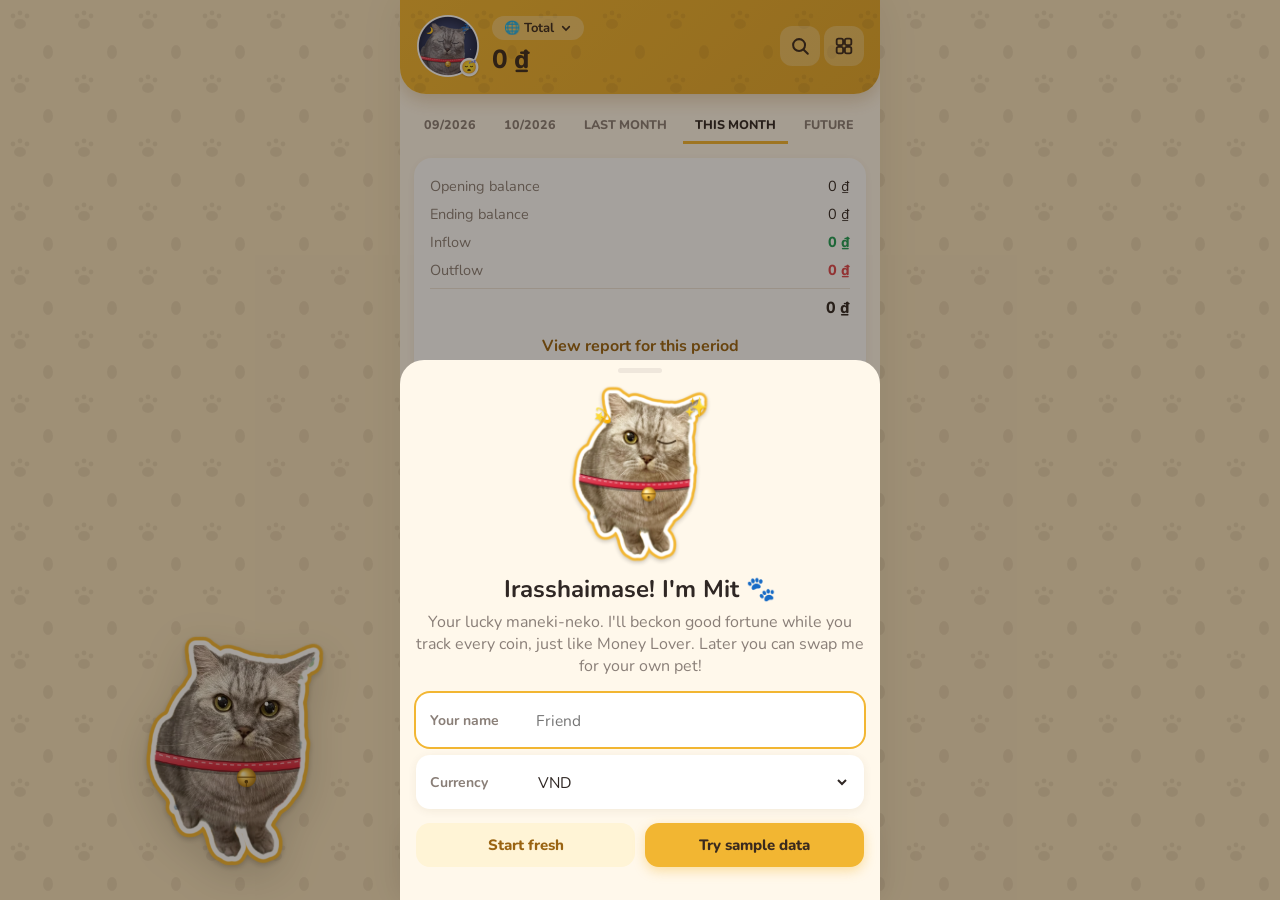
==== index.html @ ba68919b "Maneki-Neko: lucky-cat personal finance PWA starring Mit Money Lover-style finance app (transactions" ====
<!doctype html>
<html lang="en">
<head>
  <meta charset="utf-8">
  <meta name="viewport" content="width=device-width, initial-scale=1, viewport-fit=cover">
  <meta name="theme-color" content="#F2B632">
  <meta name="description" content="Maneki-Neko: a lucky-cat personal finance app starring Mit.">
  <title>Maneki Mit · Personal Finance</title>
  <link id="favicon" rel="icon" href="ava/favicon-real.png">
  <link rel="apple-touch-icon" href="ava/apple-touch-icon.png">
  <link rel="manifest" href="manifest.webmanifest">
  <meta name="apple-mobile-web-app-capable" content="yes">
  <meta name="mobile-web-app-capable" content="yes">
  <meta name="apple-mobile-web-app-status-bar-style" content="default">
  <meta name="apple-mobile-web-app-title" content="Maneki Mit">
  <link rel="preconnect" href="https://fonts.googleapis.com">
  <link rel="preconnect" href="https://fonts.gstatic.com" crossorigin>
  <link href="https://fonts.googleapis.com/css2?family=Nunito:wght@400;600;700;800;900&display=swap" rel="stylesheet">
  <link rel="stylesheet" href="css/style.css">
</head>
<body>
  <div id="side-mascot" aria-hidden="true"></div>

  <div id="app">
    <header id="topbar"></header>
    <main id="view" aria-live="polite"></main>

    <nav id="tabbar" aria-label="Main">
      <button data-view="tx" class="active">
        <svg viewBox="0 0 24 24"><g fill="none" stroke="currentColor" stroke-width="2" stroke-linecap="round"><rect x="3.5" y="5" width="17" height="14" rx="3"/><path d="M3.5 9.5h17M7 14h4"/></g></svg>
        Transactions
      </button>
      <button data-view="report">
        <svg viewBox="0 0 24 24"><g fill="none" stroke="currentColor" stroke-width="2" stroke-linecap="round"><path d="M12 3.5a8.5 8.5 0 1 0 8.5 8.5H12z"/><path d="M15 3.8A8.5 8.5 0 0 1 20.2 9H15z"/></g></svg>
        Report
      </button>
      <button class="fab" data-action="add" aria-label="Add transaction">
        <svg viewBox="0 0 24 24"><path d="M12 5v14M5 12h14" stroke="currentColor" stroke-width="3" stroke-linecap="round"/></svg>
      </button>
      <button data-view="budget">
        <svg viewBox="0 0 24 24"><g fill="none" stroke="currentColor" stroke-width="2" stroke-linecap="round"><ellipse cx="12" cy="12" rx="6.5" ry="8.5"/><ellipse cx="12" cy="12" rx="3.8" ry="5.6" opacity=".6"/></g></svg>
        Budgets
      </button>
      <button data-view="account">
        <svg viewBox="0 0 24 24"><g fill="none" stroke="currentColor" stroke-width="2" stroke-linejoin="round"><path d="M5 20c0-4 3-6.5 7-6.5s7 2.5 7 6.5"/><path d="M7.5 5.5L8.5 2.8 10.6 5a6 6 0 0 1 2.8 0l2.1-2.2 1 2.7A4.8 4.8 0 1 1 7.5 5.5z" transform="translate(0 2)"/></g></svg>
        Account
      </button>
    </nav>
  </div>

  <div id="sheets"></div>
  <div id="toast" role="status" aria-live="polite"></div>

  <script src="js/neko.js"></script>
  <script src="js/store.js"></script>
  <script src="js/charts.js"></script>
  <script src="js/mit-real.js"></script>
  <script src="js/avatar.js"></script>
  <script src="js/petstudio.js"></script>
  <script src="js/app.js"></script>
  <script>
    // offline support when served over http(s) (not needed when opened from disk)
    if ('serviceWorker' in navigator && location.protocol.startsWith('http')) navigator.serviceWorker.register('sw.js');
  </script>
</body>
</html>
---- css/style.css ----
/* Maneki-Neko — theme variables are overwritten at runtime by the active mascot */
:root {
  --primary: #F2B632;
  --primary-dark: #9A6412;
  --primary-soft: #FFEFC4;
  --on-primary: #3A2A1E;
  --bg: #FFF8EB;
  --accent: #D7263D;
  --fur: #A9A6A3;
  --fur-light: #E7E3DD;
  --pattern: none;

  --surface: #FFFFFF;
  --text: #2F2724;
  --muted: #8A7F78;
  --line: #EFE7DC;
  --income: #1E9E57;
  --expense: #E0484F;
  --radius: 18px;
  --shadow: 0 2px 10px rgba(80, 50, 20, 0.07);
  --tabbar-h: 68px;
  color-scheme: light;
}

* { box-sizing: border-box; }
html, body { margin: 0; }
body {
  font-family: "Nunito", "Hiragino Maru Gothic ProN", "SF Pro Rounded", system-ui, -apple-system, "Segoe UI", sans-serif;
  color: var(--text);
  background: color-mix(in srgb, var(--primary) 22%, #F4EEE6);
  background-image: var(--pattern);
  min-height: 100vh;
  -webkit-font-smoothing: antialiased;
}
button, input, select { font: inherit; color: inherit; }
button { cursor: pointer; }
img, svg { max-width: 100%; }

#app {
  position: relative;
  max-width: 480px;
  min-height: 100vh;
  margin: 0 auto;
  background: var(--bg);
  padding-bottom: calc(var(--tabbar-h) + 24px + env(safe-area-inset-bottom, 0px));
  box-shadow: 0 0 40px rgba(0, 0, 0, 0.08);
  overflow-x: clip;
}

/* ---------- header ---------- */
#topbar {
  position: sticky;
  top: 0;
  z-index: 20;
  display: flex;
  align-items: center;
  gap: 12px;
  padding: calc(14px + env(safe-area-inset-top, 0px)) 16px 16px;
  background: linear-gradient(135deg, var(--primary), color-mix(in srgb, var(--primary) 82%, var(--primary-dark)));
  background-image: var(--pattern), linear-gradient(135deg, var(--primary), color-mix(in srgb, var(--primary) 82%, var(--primary-dark)));
  color: var(--on-primary);
  border-radius: 0 0 26px 26px;
  box-shadow: 0 6px 18px color-mix(in srgb, var(--primary-dark) 25%, transparent);
}
.hdr-mascot {
  flex: none;
  width: 58px; height: 58px;
  padding: 0;
  border: 3px solid rgba(255, 255, 255, 0.85);
  border-radius: 50%;
  background: var(--primary-soft);
  overflow: hidden;
  display: grid; place-items: center;
}
.hdr-mascot svg { width: 100%; height: 100%; }
.hdr-mascot.bounce { animation: bounce 0.6s; }
.sticker-img { width: 100%; height: 100%; object-fit: cover; }
.hdr-main { flex: 1; min-width: 0; }
.wallet-pick {
  display: inline-flex; align-items: center; gap: 4px;
  border: 0; background: rgba(255, 255, 255, 0.28);
  border-radius: 999px; padding: 3px 10px 3px 12px;
  font-size: 13px; font-weight: 700;
}
.hdr-balance { font-size: 26px; font-weight: 800; letter-spacing: -0.5px; margin-top: 2px; white-space: nowrap; overflow: hidden; text-overflow: ellipsis; }
.hdr-kicker { font-size: 12px; font-weight: 700; opacity: 0.75; text-transform: uppercase; letter-spacing: 1px; }
.hdr-title { margin: 0; font-size: 26px; font-weight: 800; }
.hdr-actions { display: flex; gap: 4px; }
.icon-btn {
  width: 40px; height: 40px; border: 0; border-radius: 12px;
  background: rgba(255, 255, 255, 0.25); display: grid; place-items: center;
}
.icon-btn:hover { background: rgba(255, 255, 255, 0.4); }

.bubble {
  position: absolute; left: 16px; top: calc(100% - 6px);
  max-width: 300px;
  background: #fff; color: var(--text);
  padding: 10px 14px; border-radius: 16px;
  box-shadow: 0 8px 24px rgba(0, 0, 0, 0.14);
  font-size: 14px; font-weight: 600;
  opacity: 0; transform: translateY(-6px) scale(0.96); pointer-events: none;
  transition: 0.2s;
}
.bubble::before {
  content: ""; position: absolute; left: 22px; top: -7px;
  border: 8px solid transparent; border-top: 0; border-bottom-color: #fff;
}
.bubble.show { opacity: 1; transform: none; }

/* ---------- layout ---------- */
#view { padding: 12px 14px 0; }
.card {
  display: block; width: 100%;
  background: var(--surface);
  border-radius: var(--radius);
  box-shadow: var(--shadow);
  padding: 14px 16px;
  margin-bottom: 12px;
  border: 0; text-align: left;
}
.card-title { margin: 0 0 8px; font-size: 15px; font-weight: 800; }
.section-title { margin: 20px 4px 8px; font-size: 13px; font-weight: 800; color: var(--muted); text-transform: uppercase; letter-spacing: 0.8px; }
.muted { color: var(--muted); }
.small { font-size: 13px; }
.pad { padding: 0 4px; }
.grow { flex: 1; min-width: 0; text-align: left; }
.amt { font-weight: 800; white-space: nowrap; font-variant-numeric: tabular-nums; }
.amt.in, .in { color: var(--income); }
.amt.out, .out { color: var(--expense); }

.month-tabs {
  display: flex; gap: 4px; overflow-x: auto; scrollbar-width: none;
  margin: 0 -14px 12px; padding: 2px 14px;
  scroll-snap-type: x proximity;
}
.month-tabs::-webkit-scrollbar { display: none; }
.month-tabs button {
  flex: none; border: 0; background: none; padding: 8px 12px;
  font-size: 12.5px; font-weight: 800; color: var(--muted);
  border-bottom: 3px solid transparent; scroll-snap-align: center;
}
.month-tabs button.active { color: var(--text); border-bottom-color: var(--primary); }

.summary .row { display: flex; justify-content: space-between; padding: 4px 0; font-size: 14.5px; }
.summary .row span:first-child { color: var(--muted); }
.summary .row.total { border-top: 1px solid var(--line); margin-top: 4px; padding-top: 8px; font-weight: 800; font-size: 16px; }
.link { border: 0; background: none; color: var(--primary-dark); font-weight: 700; padding: 6px 0; }
.link.center { display: block; margin: 6px auto 0; }
.link.strong { font-weight: 800; }

/* transactions */
.day { padding: 0; overflow: hidden; }
.day-hd { display: flex; align-items: center; gap: 10px; padding: 12px 16px; border-bottom: 1px solid var(--line); }
.day-num { font-size: 32px; font-weight: 800; line-height: 1; min-width: 40px; }
.day-meta { flex: 1; display: flex; flex-direction: column; line-height: 1.2; min-width: 0; }
.day-meta b { font-size: 14px; }
.day-meta small { color: var(--muted); font-size: 12px; }
.day-total { font-weight: 800; white-space: nowrap; }
.tx {
  display: flex; align-items: center; gap: 12px; width: 100%;
  padding: 10px 16px; border: 0; background: none; text-align: left;
}
.tx + .tx { border-top: 1px solid color-mix(in srgb, var(--line) 60%, transparent); }
.tx:hover { background: color-mix(in srgb, var(--primary-soft) 45%, transparent); }
.tx-body { flex: 1; min-width: 0; display: flex; flex-direction: column; }
.tx-cat { font-weight: 700; font-size: 14.5px; }
.tx-note { color: var(--muted); font-size: 12.5px; white-space: nowrap; overflow: hidden; text-overflow: ellipsis; }
.cat-icon {
  flex: none; width: 40px; height: 40px; border-radius: 50%;
  display: grid; place-items: center; font-size: 20px;
  background: color-mix(in srgb, var(--c) 18%, #fff);
  box-shadow: inset 0 0 0 2px color-mix(in srgb, var(--c) 35%, transparent);
}
.cat-icon.sm { width: 26px; height: 26px; font-size: 14px; }
.cat-icon.lg { width: 52px; height: 52px; font-size: 26px; }

.search-bar { display: flex; gap: 8px; align-items: center; margin-bottom: 10px; }
.search-bar input { flex: 1; border: 2px solid var(--line); border-radius: 14px; padding: 10px 14px; background: #fff; outline: none; }
.search-bar input:focus { border-color: var(--primary); }

/* empty */
.empty { text-align: center; padding: 30px 20px; }
.empty-av { width: 170px; margin: 0 auto 6px; }
.empty h3 { margin: 6px 0; }
.empty p { color: var(--muted); margin: 0 auto 16px; max-width: 320px; }

/* buttons */
.btn {
  border: 0; border-radius: 14px; padding: 12px 18px;
  font-weight: 800; font-size: 15px;
  display: inline-flex; align-items: center; justify-content: center; gap: 6px;
}
.btn.primary { background: var(--primary); color: var(--on-primary); box-shadow: 0 4px 12px color-mix(in srgb, var(--primary) 40%, transparent); }
.btn.primary:hover { filter: brightness(1.05); }
.btn.ghost { background: color-mix(in srgb, var(--primary-soft) 70%, #fff); color: var(--primary-dark); }
.btn.danger { background: #FDECEC; color: var(--expense); }
.btn.block { display: flex; width: 100%; margin-top: 12px; }
.btn-row { display: flex; gap: 10px; margin-top: 14px; }
.btn-row .btn { flex: 1; }

/* report */
.kv2 { display: grid; grid-template-columns: 1fr 1fr; gap: 10px; }
.kv2 div { display: flex; flex-direction: column; }
.kv2 small { color: var(--muted); font-size: 12px; }
.kv2 b { font-size: 16px; }
.kv2.small { margin: 6px 0 10px; }
.big-num { font-size: 28px; font-weight: 800; }
.chart { width: 100%; height: auto; display: block; }
.chart .grid { stroke: var(--line); stroke-width: 1; }
.chart .axis { fill: var(--muted); font-size: 10px; font-family: inherit; }
.donut-center { font-size: 22px; font-weight: 800; fill: var(--text); dominant-baseline: middle; }
.donut-sub { font-size: 11px; fill: var(--muted); }
.donut-row { display: grid; grid-template-columns: 130px 1fr; gap: 14px; align-items: center; }
.donut-row + .card-title { margin-top: 16px; padding-top: 14px; border-top: 1px solid var(--line); }
@media (max-width: 380px) { .donut-row { grid-template-columns: 1fr; } .donut-row .chart { max-width: 160px; margin: 0 auto; } }
.legend { list-style: none; padding: 0; margin: 0; font-size: 13px; }
.legend li { display: flex; align-items: center; gap: 8px; padding: 3px 0; }
.legend li > span:not(.cat-icon) { flex: 1; min-width: 0; white-space: nowrap; overflow: hidden; text-overflow: ellipsis; }
.legend small { color: var(--muted); width: 32px; text-align: right; }
.chart-key { display: flex; gap: 16px; justify-content: center; font-size: 12px; color: var(--muted); margin-top: 6px; }
.chart-key i { display: inline-block; width: 10px; height: 10px; border-radius: 3px; margin-right: 5px; vertical-align: -1px; }
.insight { display: flex; gap: 12px; align-items: center; background: var(--primary-soft); }
.insight-av { flex: none; width: 56px; height: 56px; border-radius: 50%; overflow: hidden; background: #fff; }
.insight p { margin: 0; font-weight: 600; font-size: 14px; }

/* budget */
.gauge-card { text-align: center; }
.gauge-wrap { position: relative; max-width: 280px; margin: 0 auto; }
.gauge-av { position: absolute; left: 50%; bottom: 0; width: 96px; height: 96px; transform: translateX(-50%); border-radius: 50%; overflow: hidden; }
.gauge-label { margin: 8px 0 0; color: var(--muted); font-size: 13px; }
.gauge-amt { margin: 0 0 10px; font-size: 26px; font-weight: 800; }
.kv3 { display: grid; grid-template-columns: repeat(3, 1fr); border-top: 1px solid var(--line); padding-top: 10px; }
.kv3 div { display: flex; flex-direction: column; }
.kv3 b { font-size: 16px; }
.kv3 small { font-size: 11.5px; color: var(--muted); }
.budget-top { display: flex; align-items: center; gap: 12px; }
.budget-name { flex: 1; font-weight: 800; display: flex; flex-direction: column; }
.budget-name small { font-weight: 600; color: var(--muted); font-size: 12px; }
.budget-amt { text-align: right; display: flex; flex-direction: column; }
.budget-amt small { color: var(--muted); font-size: 12px; font-weight: 700; }
.budget-amt small.out { color: var(--expense); }
.progress { position: relative; height: 10px; border-radius: 99px; background: var(--line); margin-top: 12px; }
.progress i { position: absolute; inset: 0 auto 0 0; border-radius: 99px; background: var(--income); transition: width 0.4s; }
.progress.warn i { background: #F39C12; }
.progress.over i { background: var(--expense); }
.progress em { position: absolute; top: -4px; width: 2px; height: 18px; background: var(--text); opacity: 0.45; border-radius: 2px; }

/* account */
.profile { display: flex; align-items: center; gap: 14px; background: linear-gradient(135deg, var(--primary-soft), #fff); }
.profile-av { width: 84px; height: 84px; flex: none; }
.profile-av img, .profile-av svg { width: 100%; height: 100%; object-fit: contain; }
.profile-av img.round { object-fit: cover; border-radius: 50%; border: 3px solid var(--primary); }
.profile h2 { margin: 0; font-size: 20px; }
.profile p { margin: 2px 0 0; }
.theme-grid { display: grid; grid-template-columns: repeat(auto-fill, minmax(96px, 1fr)); gap: 10px; margin: 10px 0 14px; }
.theme-tile { position: relative; }
.theme-pick, .theme-add {
  width: 100%; border: 2px solid var(--line); border-radius: 16px; padding: 8px 6px;
  background: var(--tbg, #fff); display: flex; flex-direction: column; align-items: center; gap: 4px;
  font-weight: 800; font-size: 13px; min-height: 128px;
}
.theme-tile.active .theme-pick { border-color: var(--tp); box-shadow: 0 0 0 3px color-mix(in srgb, var(--tp) 30%, transparent); }
.theme-av { width: 72px; height: 82px; display: block; }
.theme-av svg { width: 100%; height: 100%; }
.theme-name { color: var(--text); }
.theme-edit { position: absolute; top: 4px; right: 4px; width: 26px; height: 26px; border-radius: 50%; border: 0; background: #fff; box-shadow: var(--shadow); font-size: 13px; }
.theme-add { justify-content: center; border-style: dashed; color: var(--primary-dark); background: #fff; }
.theme-add span { font-size: 30px; line-height: 1; }
.seg { display: flex; background: var(--line); border-radius: 14px; padding: 4px; gap: 4px; }
.seg button { flex: 1; border: 0; background: none; border-radius: 10px; padding: 8px; font-weight: 700; font-size: 13.5px; color: var(--muted); }
.seg button.on { background: #fff; color: var(--text); box-shadow: var(--shadow); }
.list { padding: 4px 0; }
.list-row {
  display: flex; align-items: center; gap: 12px; width: 100%;
  padding: 12px 16px; border: 0; background: none; font-size: 15px; text-align: left;
}
.list-row + .list-row { border-top: 1px solid var(--line); }
.list-row input, .list-row select { border: 0; background: none; text-align: right; font-weight: 700; outline: none; max-width: 55%; }
.list-row.danger { color: var(--expense); }
.list-row.on { background: var(--primary-soft); }
.list .btn-row { padding: 4px 12px 10px; margin-top: 4px; }
.w-icon { font-size: 22px; width: 32px; text-align: center; }
.tick { color: var(--primary-dark); font-weight: 900; }
.about { text-align: center; }
.about-art { width: 120px; margin: 4px auto 10px; }
.about p { margin: 6px 0; font-size: 14px; }

/* ---------- tab bar ---------- */
#tabbar {
  position: fixed; bottom: 0; left: 50%; transform: translateX(-50%);
  width: 100%; max-width: 480px; z-index: 30;
  display: grid; grid-template-columns: repeat(5, 1fr); align-items: end;
  height: calc(var(--tabbar-h) + env(safe-area-inset-bottom, 0px));
  padding-bottom: env(safe-area-inset-bottom, 0px);
  background: #fff; border-top: 1px solid var(--line);
  box-shadow: 0 -4px 20px rgba(0, 0, 0, 0.05);
}
#tabbar button {
  border: 0; background: none; height: var(--tabbar-h);
  display: flex; flex-direction: column; align-items: center; justify-content: center; gap: 3px;
  font-size: 11px; font-weight: 700; color: var(--muted);
}
#tabbar button svg { width: 24px; height: 24px; }
#tabbar button.active { color: var(--primary-dark); }
#tabbar .fab {
  width: 62px; height: 62px; border-radius: 50%; margin: 0 auto 18px;
  background: var(--accent); color: #fff; font-size: 34px; line-height: 1;
  box-shadow: 0 6px 16px color-mix(in srgb, var(--accent) 45%, transparent);
  border: 4px solid #fff;
  display: grid; place-items: center; padding: 0;
}
#tabbar .fab svg { width: 30px; height: 30px; }
#tabbar .fab:active { transform: scale(0.94); }

/* ---------- sheets ---------- */
.sheet-wrap { position: fixed; inset: 0; z-index: 50; display: flex; justify-content: center; align-items: flex-end; }
.sheet-backdrop { position: absolute; inset: 0; background: rgba(30, 20, 10, 0.4); opacity: 0; transition: opacity 0.25s; }
.sheet {
  position: relative; width: 100%; max-width: 480px; max-height: 92vh; overflow-y: auto;
  background: var(--bg); border-radius: 24px 24px 0 0;
  padding: 8px 16px calc(20px + env(safe-area-inset-bottom, 0px));
  transform: translateY(100%); transition: transform 0.25s cubic-bezier(0.2, 0.9, 0.3, 1);
}
.sheet::before { content: ""; display: block; width: 44px; height: 5px; border-radius: 9px; background: var(--line); margin: 0 auto 6px; }
.sheet.tall { min-height: 60vh; }
.sheet.full { height: 96vh; max-height: 96vh; }
.sheet.small { max-width: 400px; margin-bottom: 30vh; border-radius: 24px; }
.sheet-wrap.open .sheet-backdrop { opacity: 1; }
.sheet-wrap.open .sheet { transform: none; }
.sheet-hd { display: grid; grid-template-columns: 1fr auto 1fr; align-items: center; margin-bottom: 10px; position: sticky; top: -8px; background: var(--bg); z-index: 2; padding: 4px 0; }
.sheet-hd h2 { margin: 0; font-size: 17px; }
.sheet-hd > :first-child { justify-self: start; }
.sheet-hd > :last-child { justify-self: end; }

.amount-row { display: flex; align-items: center; gap: 10px; background: #fff; border-radius: 16px; padding: 10px 14px; box-shadow: var(--shadow); }
.cur-chip { background: var(--primary-soft); color: var(--primary-dark); font-weight: 800; border-radius: 10px; padding: 6px 10px; font-size: 13px; }
.amount-row input { flex: 1; min-width: 0; border: 0; outline: none; font-size: 30px; font-weight: 800; color: var(--expense); background: none; }
.amount-row input.in { color: var(--income); }
.amount-preview { margin: 6px 6px 10px; font-size: 13px; min-height: 1em; }
.field {
  display: flex; align-items: center; gap: 12px; width: 100%;
  background: #fff; border: 0; border-radius: 14px; padding: 10px 14px; margin-bottom: 8px;
  box-shadow: var(--shadow); text-align: left; min-height: 54px;
}
.field input, .field select { flex: 1; min-width: 0; border: 0; outline: none; background: none; font-size: 15.5px; }
.field .f-ic { width: 40px; display: grid; place-items: center; font-size: 20px; }
.field .f-val { flex: 1; font-weight: 700; }
.field .f-lab { min-width: 92px; color: var(--muted); font-size: 14px; font-weight: 700; }
.field .chev { color: var(--muted); font-size: 22px; }
.field:focus-within { box-shadow: 0 0 0 2px var(--primary); }
.emoji-input { font-size: 24px !important; }
.emoji-pick { display: flex; flex-wrap: wrap; gap: 8px; margin-bottom: 12px; }
.emoji-pick button { width: 46px; height: 46px; border-radius: 14px; border: 2px solid transparent; background: #fff; font-size: 22px; box-shadow: var(--shadow); }
.emoji-pick button.on { border-color: var(--primary); }
.shake { animation: shake 0.35s; }

.tabs { margin-bottom: 12px; }
.cat-grid { display: grid; grid-template-columns: repeat(4, 1fr); gap: 10px 6px; }
.cat-cell { border: 0; background: none; display: flex; flex-direction: column; align-items: center; gap: 6px; font-size: 12px; font-weight: 700; padding: 6px 2px; border-radius: 14px; }
.cat-cell:hover { background: #fff; }
.cat-cell span:last-child { text-align: center; line-height: 1.2; }

.confirm { text-align: center; padding: 6px 4px; }
.confirm-av { width: 84px; height: 84px; margin: 0 auto; }
.confirm h2 { margin: 8px 0 4px; font-size: 19px; }
.confirm p { color: var(--muted); margin: 0; }

.onboard { text-align: center; }
.onboard-art { width: 190px; margin: 0 auto; }
.onboard h2 { margin: 4px 0 6px; }
.onboard p { margin: 0 0 16px; }

/* ---------- pet studio ---------- */
.studio-intro { text-align: center; padding: 0 6px; }
.studio-hero { width: 180px; margin: 0 auto; }
.studio-intro h2 { margin: 4px 0 8px; }
.drop {
  display: flex; flex-direction: column; align-items: center; gap: 2px;
  border: 3px dashed color-mix(in srgb, var(--primary) 60%, #fff); border-radius: 22px;
  background: #fff; padding: 24px; margin: 18px 0 10px; cursor: pointer; transition: 0.15s;
}
.drop:hover, .drop.over, .drop:focus-visible { border-color: var(--primary-dark); background: var(--primary-soft); outline: none; }
.drop-ic { font-size: 40px; }
.drop small { color: var(--muted); }
.studio-scan { text-align: center; }
.scan-img { position: relative; width: min(100%, 320px); margin: 10px auto; border-radius: 20px; overflow: hidden; box-shadow: var(--shadow); }
.scan-img img { display: block; width: 100%; }
.scan-line { position: absolute; left: 0; right: 0; height: 40px; top: -40px; background: linear-gradient(transparent, color-mix(in srgb, var(--primary) 70%, transparent), transparent); animation: scan 1.4s linear infinite; }
.steps { text-align: left; max-width: 340px; margin: 10px auto; padding-left: 26px; }
.steps li { margin: 6px 0; font-weight: 700; }
.steps li.ok { color: var(--muted); font-weight: 600; }
.steps li.ok::marker { content: "✓  "; color: var(--income); }
.detect-row { display: grid; grid-template-columns: 1.3fr 1fr; gap: 10px; }
.detect-row figure { margin: 0; background: #fff; border-radius: 16px; padding: 8px; box-shadow: var(--shadow); text-align: center; }
.detect-row img { width: 100%; border-radius: 10px; display: block; aspect-ratio: 1; object-fit: contain; background: #222; }
.detect-row .sticker-prev { background: repeating-conic-gradient(#f3f0ec 0 25%, #fff 0 50%) 0 0 / 20px 20px; }
.detect-row figcaption { font-size: 12px; margin-top: 6px; line-height: 1.3; }
.preview-stage {
  display: grid; grid-template-columns: 1fr 1fr; gap: 10px; align-items: center;
  margin: 12px 0; padding: 12px; border-radius: 20px; background: var(--pbg);
}
.preview-neko { max-width: 190px; justify-self: center; width: 100%; }
.mini-app { border-radius: 18px; overflow: hidden; background: var(--pbg); box-shadow: 0 4px 16px rgba(0, 0, 0, 0.12); border: 3px solid #fff; }
.mini-hdr { display: flex; gap: 8px; align-items: center; padding: 10px; background: var(--pp); color: var(--pon); }
.mini-hdr > span:last-child { display: flex; flex-direction: column; font-size: 13px; line-height: 1.2; min-width: 0; }
.mini-hdr small { font-size: 10px; opacity: 0.8; }
.mini-av { width: 36px; height: 36px; border-radius: 50%; overflow: hidden; background: #fff; flex: none; }
.mini-body { position: relative; padding: 10px; height: 110px; }
.mini-card { background: #fff; border-radius: 10px; padding: 8px; display: grid; gap: 6px; }
.mini-card i { display: block; height: 8px; border-radius: 4px; background: color-mix(in srgb, var(--pp) 30%, #eee); }
.mini-card i:nth-child(2) { width: 70%; }
.mini-card i:nth-child(3) { width: 45%; }
.mini-fab { position: absolute; right: 10px; bottom: 8px; width: 34px; height: 34px; border-radius: 50%; background: var(--pdk); color: #fff; display: grid; place-items: center; font-weight: 800; }
.studio-form h4 { margin: 14px 4px 8px; font-size: 13px; text-transform: uppercase; letter-spacing: 0.8px; color: var(--muted); }
.grid3 { display: grid; grid-template-columns: repeat(3, 1fr); gap: 8px; }
.grid3 label { display: flex; flex-direction: column; gap: 4px; font-size: 12px; font-weight: 700; color: var(--muted); }
.grid3 select { border: 0; border-radius: 12px; padding: 10px 8px; background: #fff; box-shadow: var(--shadow); font-weight: 700; color: var(--text); }
.swatches { display: grid; grid-template-columns: repeat(3, 1fr); gap: 8px; }
.swatch-field { display: flex; align-items: center; gap: 8px; background: #fff; border-radius: 12px; padding: 6px 8px; box-shadow: var(--shadow); font-size: 13px; font-weight: 700; }
.swatch-field input { width: 32px; height: 32px; border: 0; padding: 0; background: none; border-radius: 8px; cursor: pointer; }
.theme-color { display: flex; flex-wrap: wrap; gap: 8px; align-items: center; }
.chip { width: 32px; height: 32px; border-radius: 50%; border: 3px solid #fff; box-shadow: 0 1px 4px rgba(0, 0, 0, 0.25); }
.chip.gold { background: linear-gradient(135deg, #FFE08A, #F0B429 60%, #C98A12); }
.studio-form .btn-row { position: sticky; bottom: -20px; background: var(--bg); padding: 12px 0 8px; }

/* ---------- toast & effects ---------- */
#toast {
  position: fixed; left: 50%; bottom: calc(var(--tabbar-h) + 22px + env(safe-area-inset-bottom, 0px));
  transform: translate(-50%, 20px); opacity: 0; pointer-events: none;
  display: flex; align-items: center; gap: 10px;
  background: #2F2724; color: #fff; padding: 8px 16px 8px 8px; border-radius: 999px;
  font-weight: 700; font-size: 14px; max-width: min(440px, 92vw);
  box-shadow: 0 10px 30px rgba(0, 0, 0, 0.25); transition: 0.25s; z-index: 60;
}
#toast.show { opacity: 1; transform: translate(-50%, 0); }
.toast-av { width: 36px; height: 36px; border-radius: 50%; overflow: hidden; background: var(--primary-soft); flex: none; }
.toast-av svg, .toast-av img { width: 100%; height: 100%; object-fit: cover; }
.insight-av svg, .gauge-av svg, .confirm-av svg, .insight-av img, .gauge-av img, .confirm-av img { width: 100%; height: 100%; object-fit: cover; }

.coin-drop { position: fixed; top: -60px; width: 34px; z-index: 70; pointer-events: none; animation: coinfall 1.8s ease-in forwards; }
.coin-drop svg { width: 100%; height: auto; }

/* beckoning paw */
.nk-arm { transform-origin: 64px 152px; }
.waving .nk-arm, .hdr-mascot.bounce .nk-arm { animation: beckon 1.6s ease-in-out infinite; }
.empty-av .nk-arm { animation: beckon 2.4s ease-in-out infinite; }

@keyframes beckon { 0%, 100% { transform: rotate(0deg); } 50% { transform: rotate(-14deg); } }
@keyframes bounce { 0%, 100% { transform: none; } 30% { transform: translateY(-6px) rotate(-6deg); } 60% { transform: translateY(0) rotate(5deg); } }
@keyframes shake { 0%, 100% { transform: none; } 25% { transform: translateX(-6px); } 75% { transform: translateX(6px); } }
@keyframes scan { to { top: 100%; } }
@keyframes coinfall { 0% { transform: translateY(0) rotate(0); opacity: 1; } 85% { opacity: 1; } 100% { transform: translateY(105vh) rotate(var(--spin)); opacity: 0; } }

@media (prefers-reduced-motion: reduce) {
  *, *::before, *::after { animation: none !important; transition: none !important; }
}

/* desktop: show the lucky cat beside the phone column */
#side-mascot { display: none; }
@media (min-width: 960px) {
  #side-mascot {
    display: block; position: fixed; left: calc(50% - 240px - 290px); bottom: 24px; width: 250px;
    filter: drop-shadow(0 12px 20px rgba(0, 0, 0, 0.15));
  }
  #side-mascot svg { width: 100%; height: auto; }
}

/* ---------- realistic avatars ---------- */
.real-av, .real-full { display: block; width: 100%; height: 100%; object-fit: contain; }
:is(.hdr-mascot, .toast-av, .insight-av, .gauge-av, .confirm-av, .mini-av, .profile-av):has(.real-av, img) {
  border: 0; background: none; overflow: visible; box-shadow: none; border-radius: 0;
}
.hdr-mascot:has(.real-av) { width: 64px; height: 64px; }
.mini-av img { width: 100%; height: 100%; }
.empty-av .real-full, .onboard-art .real-full, .studio-hero .real-full { height: auto; }
.theme-av .real-full { width: 100%; height: 100%; }
.about-art img { width: 100%; border-radius: 22%; box-shadow: 0 8px 20px rgba(0, 0, 0, 0.18); }

.moods-title { margin: 16px 4px 8px; font-size: 13px; font-weight: 800; text-transform: uppercase; letter-spacing: 0.8px; color: var(--muted); }
.moods { display: grid; grid-template-columns: repeat(3, 1fr); gap: 8px; }
.mood {
  border: 0; background: #fff; border-radius: 14px; padding: 6px 4px 8px;
  display: flex; flex-direction: column; align-items: center; gap: 3px;
  font-size: 11.5px; font-weight: 800; box-shadow: var(--shadow);
}
.mood img { width: 78px; height: 78px; }
.mood img:not([src]) { visibility: hidden; }
.mood.on { box-shadow: 0 0 0 3px var(--primary); }
.mood:hover img { animation: pop 0.4s; }

.studio-tools { display: flex; gap: 10px; align-items: center; flex-wrap: wrap; margin: 12px 0 2px; }
.studio-tools .btn { padding: 9px 14px; font-size: 14px; }
.toggle { display: flex; gap: 8px; align-items: center; font-weight: 700; font-size: 14px; cursor: pointer; }
.toggle input { width: 18px; height: 18px; accent-color: var(--primary); }
.detect-row .big-real { background: repeating-conic-gradient(#f3f0ec 0 25%, #fff 0 50%) 0 0 / 20px 20px; }
.detect-row .real-stage.wide { grid-column: 1 / -1; max-width: 300px; justify-self: center; width: 100%; }
.real-stage.placing .big-real { cursor: crosshair; box-shadow: 0 0 0 3px var(--primary); }
.eye-hint { font-size: 12px; }
.preview-neko { margin: 0; }
.preview-neko figcaption { text-align: center; font-size: 11px; font-weight: 700; color: var(--muted); }
.cartoon-opts summary { cursor: pointer; font-weight: 800; margin: 16px 4px 10px; color: var(--primary-dark); }
.cartoon-opts .grid3 { grid-template-columns: 1fr 1fr; margin-bottom: 8px; }

/* mood animations (only on prominent mascots) */
:is(.hdr-mascot, .empty-av, .gauge-av, .studio-hero, .onboard-art, #side-mascot, .profile-av) :is(.real-av, .real-full) { transform-origin: 50% 85%; }
:is(.hdr-mascot, .empty-av, .gauge-av, .studio-hero, .onboard-art, #side-mascot, .profile-av) .av-happy { animation: hop 2.4s ease-in-out infinite; }
:is(.hdr-mascot, .empty-av, .gauge-av, .studio-hero, .onboard-art, #side-mascot, .profile-av) .av-sleepy { animation: breathe 3.6s ease-in-out infinite; }
:is(.hdr-mascot, .empty-av, .gauge-av, .studio-hero, .onboard-art, #side-mascot, .profile-av) .av-worried { animation: shiver 3s ease-in-out infinite; }
:is(.hdr-mascot, .empty-av, .gauge-av, .studio-hero, .onboard-art, #side-mascot, .profile-av) .av-love { animation: heartbeat 1.8s ease-in-out infinite; }
:is(.hdr-mascot, .empty-av, .gauge-av, .studio-hero, .onboard-art, #side-mascot, .profile-av) .av-rich { animation: glow 2.2s ease-in-out infinite; }
:is(.hdr-mascot, .empty-av, .gauge-av, .studio-hero, .onboard-art, #side-mascot, .profile-av) :is(.av-party, .av-wink) { animation: wiggle 2.6s ease-in-out infinite; }
:is(.hdr-mascot, .empty-av, .gauge-av, .studio-hero, .onboard-art, #side-mascot, .profile-av) .av-surprised { animation: pop 0.5s ease-out; }

@keyframes hop { 0%, 60%, 100% { transform: none; } 30% { transform: translateY(-6%); } 45% { transform: translateY(0) scaleY(0.97); } }
@keyframes breathe { 0%, 100% { transform: scale(1); } 50% { transform: scale(1.035); } }
@keyframes shiver { 0%, 50%, 100% { transform: none; } 10%, 30% { transform: translateX(-2%); } 20%, 40% { transform: translateX(2%); } }
@keyframes heartbeat { 0%, 45%, 100% { transform: scale(1); } 15% { transform: scale(1.06); } 30% { transform: scale(1.01); } }
@keyframes glow { 0%, 100% { filter: drop-shadow(0 0 0 rgba(255, 200, 40, 0)); } 50% { filter: drop-shadow(0 0 10px rgba(255, 200, 40, 0.95)); } }
@keyframes wiggle { 0%, 100% { transform: rotate(0); } 25% { transform: rotate(-4deg); } 75% { transform: rotate(4deg); } }
@keyframes pop { 0% { transform: scale(0.88); } 60% { transform: scale(1.08); } 100% { transform: scale(1); } }
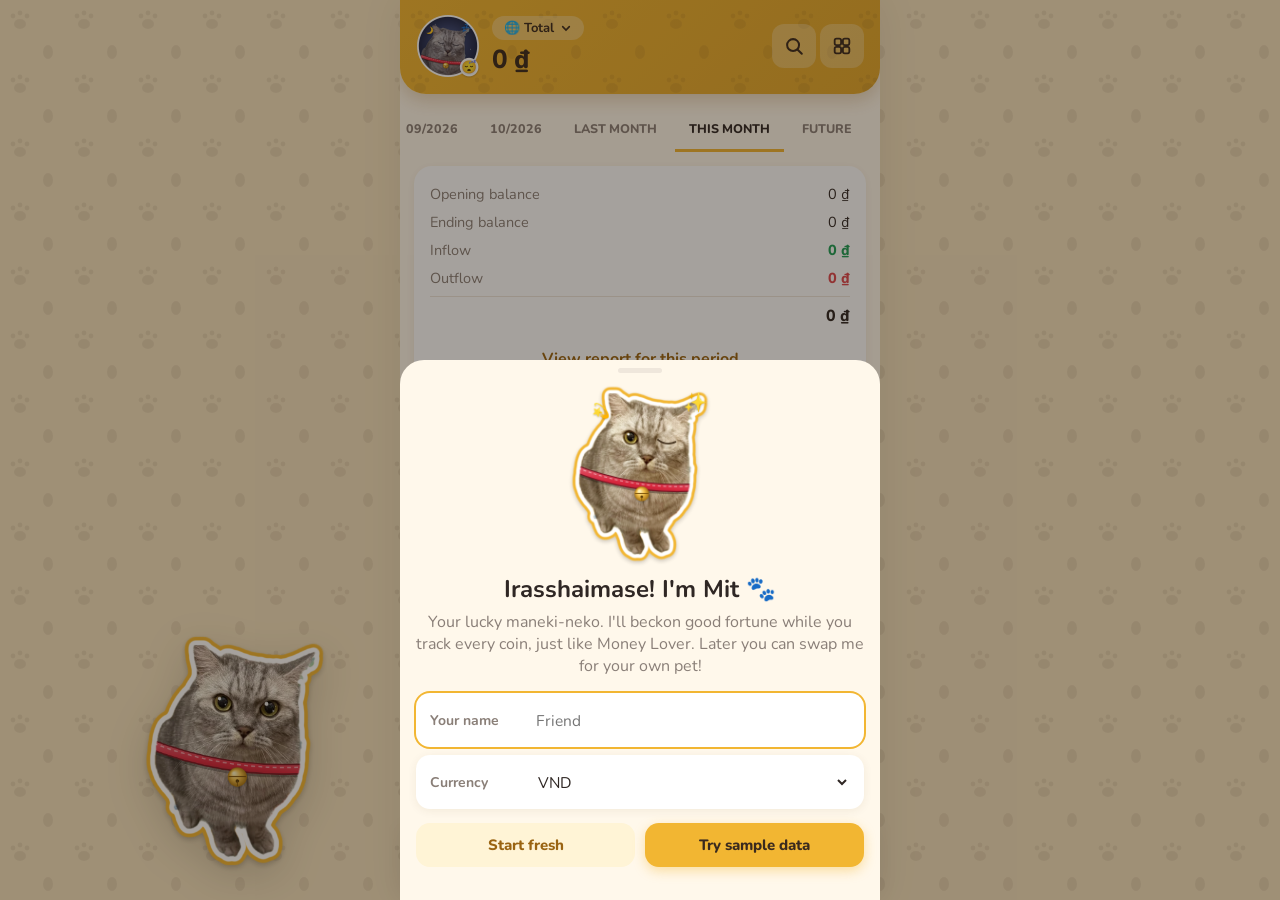
==== commit be06cf26: "Optimise for iPhone: dark mode, launch screens, touch & keyboard, lighter storage - iOS PWA polish: " ====
--- a/index.html
+++ b/index.html
@@ -9,6 +9,16 @@
   <link id="favicon" rel="icon" href="ava/favicon-real.png">
   <link rel="apple-touch-icon" href="ava/apple-touch-icon.png">
   <link rel="manifest" href="manifest.webmanifest">
+  <link rel="apple-touch-startup-image" media="screen and (device-width: 393px) and (device-height: 852px) and (-webkit-device-pixel-ratio: 3) and (orientation: portrait)" href="ava/splash/1179x2556.jpg">
+  <link rel="apple-touch-startup-image" media="screen and (device-width: 430px) and (device-height: 932px) and (-webkit-device-pixel-ratio: 3) and (orientation: portrait)" href="ava/splash/1290x2796.jpg">
+  <link rel="apple-touch-startup-image" media="screen and (device-width: 402px) and (device-height: 874px) and (-webkit-device-pixel-ratio: 3) and (orientation: portrait)" href="ava/splash/1206x2622.jpg">
+  <link rel="apple-touch-startup-image" media="screen and (device-width: 440px) and (device-height: 956px) and (-webkit-device-pixel-ratio: 3) and (orientation: portrait)" href="ava/splash/1320x2868.jpg">
+  <link rel="apple-touch-startup-image" media="screen and (device-width: 390px) and (device-height: 844px) and (-webkit-device-pixel-ratio: 3) and (orientation: portrait)" href="ava/splash/1170x2532.jpg">
+  <link rel="apple-touch-startup-image" media="screen and (device-width: 428px) and (device-height: 926px) and (-webkit-device-pixel-ratio: 3) and (orientation: portrait)" href="ava/splash/1284x2778.jpg">
+  <link rel="apple-touch-startup-image" media="screen and (device-width: 375px) and (device-height: 812px) and (-webkit-device-pixel-ratio: 3) and (orientation: portrait)" href="ava/splash/1125x2436.jpg">
+  <link rel="apple-touch-startup-image" media="screen and (device-width: 414px) and (device-height: 896px) and (-webkit-device-pixel-ratio: 3) and (orientation: portrait)" href="ava/splash/1242x2688.jpg">
+  <link rel="apple-touch-startup-image" media="screen and (device-width: 414px) and (device-height: 896px) and (-webkit-device-pixel-ratio: 2) and (orientation: portrait)" href="ava/splash/828x1792.jpg">
+  <link rel="apple-touch-startup-image" media="screen and (device-width: 375px) and (device-height: 667px) and (-webkit-device-pixel-ratio: 2) and (orientation: portrait)" href="ava/splash/750x1334.jpg">
   <meta name="apple-mobile-web-app-capable" content="yes">
   <meta name="mobile-web-app-capable" content="yes">
   <meta name="apple-mobile-web-app-status-bar-style" content="default">
--- a/css/style.css
+++ b/css/style.css
@@ -19,7 +19,7 @@
   --radius: 18px;
   --shadow: 0 2px 10px rgba(80, 50, 20, 0.07);
   --tabbar-h: 68px;
-  color-scheme: light;
+  color-scheme: light dark;
 }
 
 * { box-sizing: border-box; }
@@ -30,8 +30,21 @@
   background: color-mix(in srgb, var(--primary) 22%, #F4EEE6);
   background-image: var(--pattern);
   min-height: 100vh;
+  min-height: 100dvh;
   -webkit-font-smoothing: antialiased;
-}
+  -webkit-text-size-adjust: 100%;
+  -webkit-tap-highlight-color: transparent;
+  touch-action: manipulation;         /* no double-tap zoom */
+  overscroll-behavior-y: none;        /* no pull-to-refresh bounce */
+}
+/* iOS zooms the page when a focused field is under 16px */
+input, select, textarea { font-size: 16px; }
+button, .tx, .list-row, .mood, .tpl-card, .cat-cell, #tabbar button, .month-tabs button, .theme-pick {
+  -webkit-touch-callout: none;
+  -webkit-user-select: none;
+  user-select: none;
+}
+img, canvas { -webkit-touch-callout: none; }
 button, input, select { font: inherit; color: inherit; }
 button { cursor: pointer; }
 img, svg { max-width: 100%; }
@@ -40,6 +53,7 @@
   position: relative;
   max-width: 480px;
   min-height: 100vh;
+  min-height: 100dvh;
   margin: 0 auto;
   background: var(--bg);
   padding-bottom: calc(var(--tabbar-h) + 24px + env(safe-area-inset-bottom, 0px));
@@ -87,7 +101,7 @@
 .hdr-title { margin: 0; font-size: 26px; font-weight: 800; }
 .hdr-actions { display: flex; gap: 4px; }
 .icon-btn {
-  width: 40px; height: 40px; border: 0; border-radius: 12px;
+  width: 44px; height: 44px; border: 0; border-radius: 12px;
   background: rgba(255, 255, 255, 0.25); display: grid; place-items: center;
 }
 .icon-btn:hover { background: rgba(255, 255, 255, 0.4); }
@@ -136,7 +150,7 @@
 }
 .month-tabs::-webkit-scrollbar { display: none; }
 .month-tabs button {
-  flex: none; border: 0; background: none; padding: 8px 12px;
+  flex: none; border: 0; background: none; padding: 11px 14px; min-height: 44px;
   font-size: 12.5px; font-weight: 800; color: var(--muted);
   border-bottom: 3px solid transparent; scroll-snap-align: center;
 }
@@ -145,12 +159,12 @@
 .summary .row { display: flex; justify-content: space-between; padding: 4px 0; font-size: 14.5px; }
 .summary .row span:first-child { color: var(--muted); }
 .summary .row.total { border-top: 1px solid var(--line); margin-top: 4px; padding-top: 8px; font-weight: 800; font-size: 16px; }
-.link { border: 0; background: none; color: var(--primary-dark); font-weight: 700; padding: 6px 0; }
+.link { border: 0; background: none; color: var(--primary-dark); font-weight: 700; padding: 10px 2px; min-height: 44px; }
 .link.center { display: block; margin: 6px auto 0; }
 .link.strong { font-weight: 800; }
 
 /* transactions */
-.day { padding: 0; overflow: hidden; }
+.day { padding: 0; overflow: hidden; content-visibility: auto; contain-intrinsic-size: auto 140px; }
 .day-hd { display: flex; align-items: center; gap: 10px; padding: 12px 16px; border-bottom: 1px solid var(--line); }
 .day-num { font-size: 32px; font-weight: 800; line-height: 1; min-width: 40px; }
 .day-meta { flex: 1; display: flex; flex-direction: column; line-height: 1.2; min-width: 0; }
@@ -317,14 +331,15 @@
 .sheet-wrap { position: fixed; inset: 0; z-index: 50; display: flex; justify-content: center; align-items: flex-end; }
 .sheet-backdrop { position: absolute; inset: 0; background: rgba(30, 20, 10, 0.4); opacity: 0; transition: opacity 0.25s; }
 .sheet {
-  position: relative; width: 100%; max-width: 480px; max-height: 92vh; overflow-y: auto;
+  position: relative; width: 100%; max-width: 480px; max-height: 92vh; max-height: 92dvh; overflow-y: auto;
+  overscroll-behavior: contain; -webkit-overflow-scrolling: touch;
   background: var(--bg); border-radius: 24px 24px 0 0;
-  padding: 8px 16px calc(20px + env(safe-area-inset-bottom, 0px));
+  padding: 8px 16px calc(20px + env(safe-area-inset-bottom, 0px) + var(--kb, 0px));
   transform: translateY(100%); transition: transform 0.25s cubic-bezier(0.2, 0.9, 0.3, 1);
 }
 .sheet::before { content: ""; display: block; width: 44px; height: 5px; border-radius: 9px; background: var(--line); margin: 0 auto 6px; }
 .sheet.tall { min-height: 60vh; }
-.sheet.full { height: 96vh; max-height: 96vh; }
+.sheet.full { height: 92dvh; max-height: 92dvh; }
 .sheet.small { max-width: 400px; margin-bottom: 30vh; border-radius: 24px; }
 .sheet-wrap.open .sheet-backdrop { opacity: 1; }
 .sheet-wrap.open .sheet { transform: none; }
@@ -420,7 +435,7 @@
 .swatch-field { display: flex; align-items: center; gap: 8px; background: #fff; border-radius: 12px; padding: 6px 8px; box-shadow: var(--shadow); font-size: 13px; font-weight: 700; }
 .swatch-field input { width: 32px; height: 32px; border: 0; padding: 0; background: none; border-radius: 8px; cursor: pointer; }
 .theme-color { display: flex; flex-wrap: wrap; gap: 8px; align-items: center; }
-.chip { width: 32px; height: 32px; border-radius: 50%; border: 3px solid #fff; box-shadow: 0 1px 4px rgba(0, 0, 0, 0.25); }
+.chip { width: 38px; height: 38px; border-radius: 50%; border: 3px solid #fff; box-shadow: 0 1px 4px rgba(0, 0, 0, 0.25); }
 .chip.gold { background: linear-gradient(135deg, #FFE08A, #F0B429 60%, #C98A12); }
 .studio-form .btn-row { position: sticky; bottom: -20px; background: var(--bg); padding: 12px 0 8px; }
 
@@ -516,6 +531,117 @@
 @keyframes breathe { 0%, 100% { transform: scale(1); } 50% { transform: scale(1.035); } }
 @keyframes shiver { 0%, 50%, 100% { transform: none; } 10%, 30% { transform: translateX(-2%); } 20%, 40% { transform: translateX(2%); } }
 @keyframes heartbeat { 0%, 45%, 100% { transform: scale(1); } 15% { transform: scale(1.06); } 30% { transform: scale(1.01); } }
-@keyframes glow { 0%, 100% { filter: drop-shadow(0 0 0 rgba(255, 200, 40, 0)); } 50% { filter: drop-shadow(0 0 10px rgba(255, 200, 40, 0.95)); } }
+@keyframes glow { 0%, 100% { opacity: 1; transform: scale(1); } 50% { opacity: 0.92; transform: scale(1.03); } }
 @keyframes wiggle { 0%, 100% { transform: rotate(0); } 25% { transform: rotate(-4deg); } 75% { transform: rotate(4deg); } }
 @keyframes pop { 0% { transform: scale(0.88); } 60% { transform: scale(1.08); } 100% { transform: scale(1); } }
+
+/* ---------- multi-photo templates ---------- */
+.tpl-strip { display: flex; gap: 10px; overflow-x: auto; padding: 2px 2px 8px; scroll-snap-type: x proximity; }
+.tpl-card, .tpl-add {
+  flex: none; width: 118px; background: #fff; border-radius: 16px; box-shadow: var(--shadow);
+  padding: 6px; display: flex; flex-direction: column; gap: 4px; scroll-snap-align: start;
+}
+.tpl-card.sel { box-shadow: 0 0 0 3px var(--primary); }
+.tpl-pic { border: 0; padding: 0; background: repeating-conic-gradient(#f3f0ec 0 25%, #fff 0 50%) 0 0 / 14px 14px; border-radius: 12px; aspect-ratio: 1; overflow: hidden; }
+.tpl-pic img { width: 100%; height: 100%; object-fit: contain; display: block; }
+.tpl-pic img:not([src]) { visibility: hidden; }
+.tpl-meta { display: flex; flex-direction: column; line-height: 1.2; font-size: 12.5px; }
+.tpl-meta small { color: var(--muted); font-size: 11px; }
+.tpl-actions { display: grid; grid-template-columns: repeat(4, 1fr); gap: 2px; }
+.tpl-actions button { border: 0; background: var(--primary-soft); border-radius: 8px; padding: 8px 0; min-height: 34px; font-size: 13px; }
+.tpl-actions button:disabled { opacity: 0.35; cursor: default; }
+.tpl-add { justify-content: center; align-items: center; border: 2px dashed color-mix(in srgb, var(--primary) 60%, #fff); color: var(--primary-dark); font-weight: 800; font-size: 13px; cursor: pointer; min-height: 170px; box-shadow: none; }
+.tpl-add span { font-size: 30px; line-height: 1; }
+.moods-title small { font-weight: 700; text-transform: none; letter-spacing: 0; }
+.mood-photo { display: flex; align-items: center; gap: 8px; flex-wrap: wrap; margin: 10px 2px; font-size: 13px; }
+.mp-chips { display: flex; gap: 6px; flex-wrap: wrap; }
+.chip-btn { border: 2px solid var(--line); background: #fff; border-radius: 999px; padding: 3px 10px 3px 3px; display: inline-flex; align-items: center; gap: 4px; font-weight: 800; font-size: 12.5px; min-height: 34px; }
+.chip-btn:first-child { padding: 3px 12px; }
+.chip-btn img { width: 26px; height: 26px; }
+.chip-btn.on { border-color: var(--primary); background: var(--primary-soft); }
+.toggle.center { justify-content: center; margin: 4px 0 10px; }
+.studio-scan h3 { margin: 4px 0 0; }
+
+/* ---------- highlight tool ---------- */
+.hl-modes { margin: 8px 0 10px; }
+.hl-stage { display: flex; justify-content: center; background: #1f1a18; border-radius: 16px; padding: 8px; }
+.hl-canvas { display: block; touch-action: none; cursor: crosshair; border-radius: 10px; max-width: 100%; }
+.hl-brush { display: flex; align-items: center; gap: 10px; margin: 12px 4px 0; font-weight: 700; font-size: 14px; }
+.hl-brush input { flex: 1; accent-color: var(--primary); }
+
+/* ---------- eye editor ---------- */
+.ez-stage { position: relative; display: flex; justify-content: center; }
+.ez-canvas { display: block; touch-action: none; border-radius: 16px; box-shadow: var(--shadow); cursor: crosshair; }
+.ez-zoom { position: absolute; right: 10px; bottom: 10px; display: flex; align-items: center; gap: 4px; background: rgba(255, 255, 255, 0.92); border-radius: 999px; padding: 4px; box-shadow: 0 2px 10px rgba(0, 0, 0, 0.15); }
+.ez-zoom button { width: 36px; height: 36px; border: 0; border-radius: 50%; background: var(--primary-soft); font-size: 18px; font-weight: 800; }
+.ez-level { min-width: 38px; text-align: center; font-weight: 800; font-size: 13px; }
+.ez-which { margin: 12px 0 0; }
+.ez-preview { display: grid; grid-template-columns: repeat(4, 1fr); gap: 8px; margin-top: 12px; }
+.ez-preview figure { margin: 0; text-align: center; }
+.ez-preview img { width: 100%; aspect-ratio: 1; }
+.ez-preview img:not([src]) { visibility: hidden; }
+.ez-preview figcaption { font-size: 16px; }
+
+
+/* ---------- dark mode (follows the iPhone's appearance setting) ---------- */
+@media (prefers-color-scheme: dark) {
+  :root {
+    --surface: #211D1B;
+    --text: #F3EBE3;
+    --muted: #A99C93;
+    --line: #37302B;
+    --income: #4BD07E;
+    --expense: #FF6B72;
+    --shadow: 0 2px 10px rgba(0, 0, 0, 0.45);
+  }
+  body { background: #0F0D0C; }
+  #app { background: #171412; }
+  /* themes set --bg / --primary-soft from the pet's colours; keep them dark here */
+  #app, .sheet { --bg: #171412; --primary-soft: color-mix(in srgb, var(--primary) 26%, #171412); }
+  .sheet { background: #171412; }
+  .sheet-hd { background: #171412; }
+  .card, .field, .amount-row, .mood, .tpl-card, .emoji-pick button, .grid3 select, .swatch-field, .chip-btn { background: var(--surface); }
+  .tpl-add, .drop { background: #1D1917; }
+  .profile { background: linear-gradient(135deg, color-mix(in srgb, var(--primary) 22%, #171412), var(--surface)); }
+  .insight { background: color-mix(in srgb, var(--primary) 18%, #171412); }
+  .seg { background: #2A2421; }
+  .seg button.on { background: var(--surface); }
+  .btn.ghost { background: color-mix(in srgb, var(--primary) 22%, #171412); color: color-mix(in srgb, var(--primary) 75%, #fff); }
+  .btn.danger { background: #3A2022; color: var(--expense); }
+  .link { color: color-mix(in srgb, var(--primary) 70%, #fff); }
+  .cat-icon { background: color-mix(in srgb, var(--c) 30%, #171412); }
+  #tabbar { background: #1B1715; border-top-color: var(--line); }
+  #tabbar button.active { color: color-mix(in srgb, var(--primary) 75%, #fff); }
+  #tabbar .fab { border-color: #1B1715; }
+  #toast { background: #F3EBE3; color: #221E1B; }
+  .bubble { background: var(--surface); color: var(--text); }
+  .bubble::before { border-bottom-color: var(--surface); }
+  .search-bar input { background: var(--surface); border-color: var(--line); color: var(--text); }
+  .hl-stage { background: #0B0A09; }
+  .tpl-pic, .detect-row .big-real, .detect-row .sticker-prev { background: repeating-conic-gradient(#262120 0 25%, #1B1715 0 50%) 0 0 / 14px 14px; }
+  .mini-app { border-color: #2A2421; }
+  .section-title, .moods-title { color: var(--muted); }
+  .theme-pick { background: color-mix(in srgb, var(--tp) 20%, #171412); }
+  .theme-add, .theme-edit { background: #1D1917; color: color-mix(in srgb, var(--primary) 70%, #fff); }
+  .theme-name { color: var(--text); }
+  .cat-cell:hover, .tx:hover { background: #221D1B; }
+  .chip, .chip-btn img { border-color: var(--surface); }
+  .toast-av { background: transparent; }
+  .ez-zoom { background: rgba(33, 29, 27, 0.94); }
+  .ez-zoom button { background: color-mix(in srgb, var(--primary) 26%, #171412); color: var(--text); }
+}
+
+
+/* install hint (iPhone Safari only) */
+#install-tip {
+  position: fixed; left: 50%; transform: translateX(-50%);
+  bottom: calc(var(--tabbar-h) + 14px + env(safe-area-inset-bottom, 0px));
+  width: min(440px, calc(100vw - 24px)); z-index: 55;
+  display: flex; align-items: center; gap: 10px;
+  background: var(--surface); border-radius: 18px; padding: 8px 10px;
+  box-shadow: 0 8px 26px rgba(0, 0, 0, 0.22);
+}
+#install-tip .tip-av { width: 42px; height: 42px; flex: none; }
+#install-tip p { margin: 0; font-size: 13px; font-weight: 600; flex: 1; }
+#install-tip svg { vertical-align: -3px; }
+#install-tip button { border: 0; background: none; font-size: 16px; color: var(--muted); width: 36px; height: 36px; }
